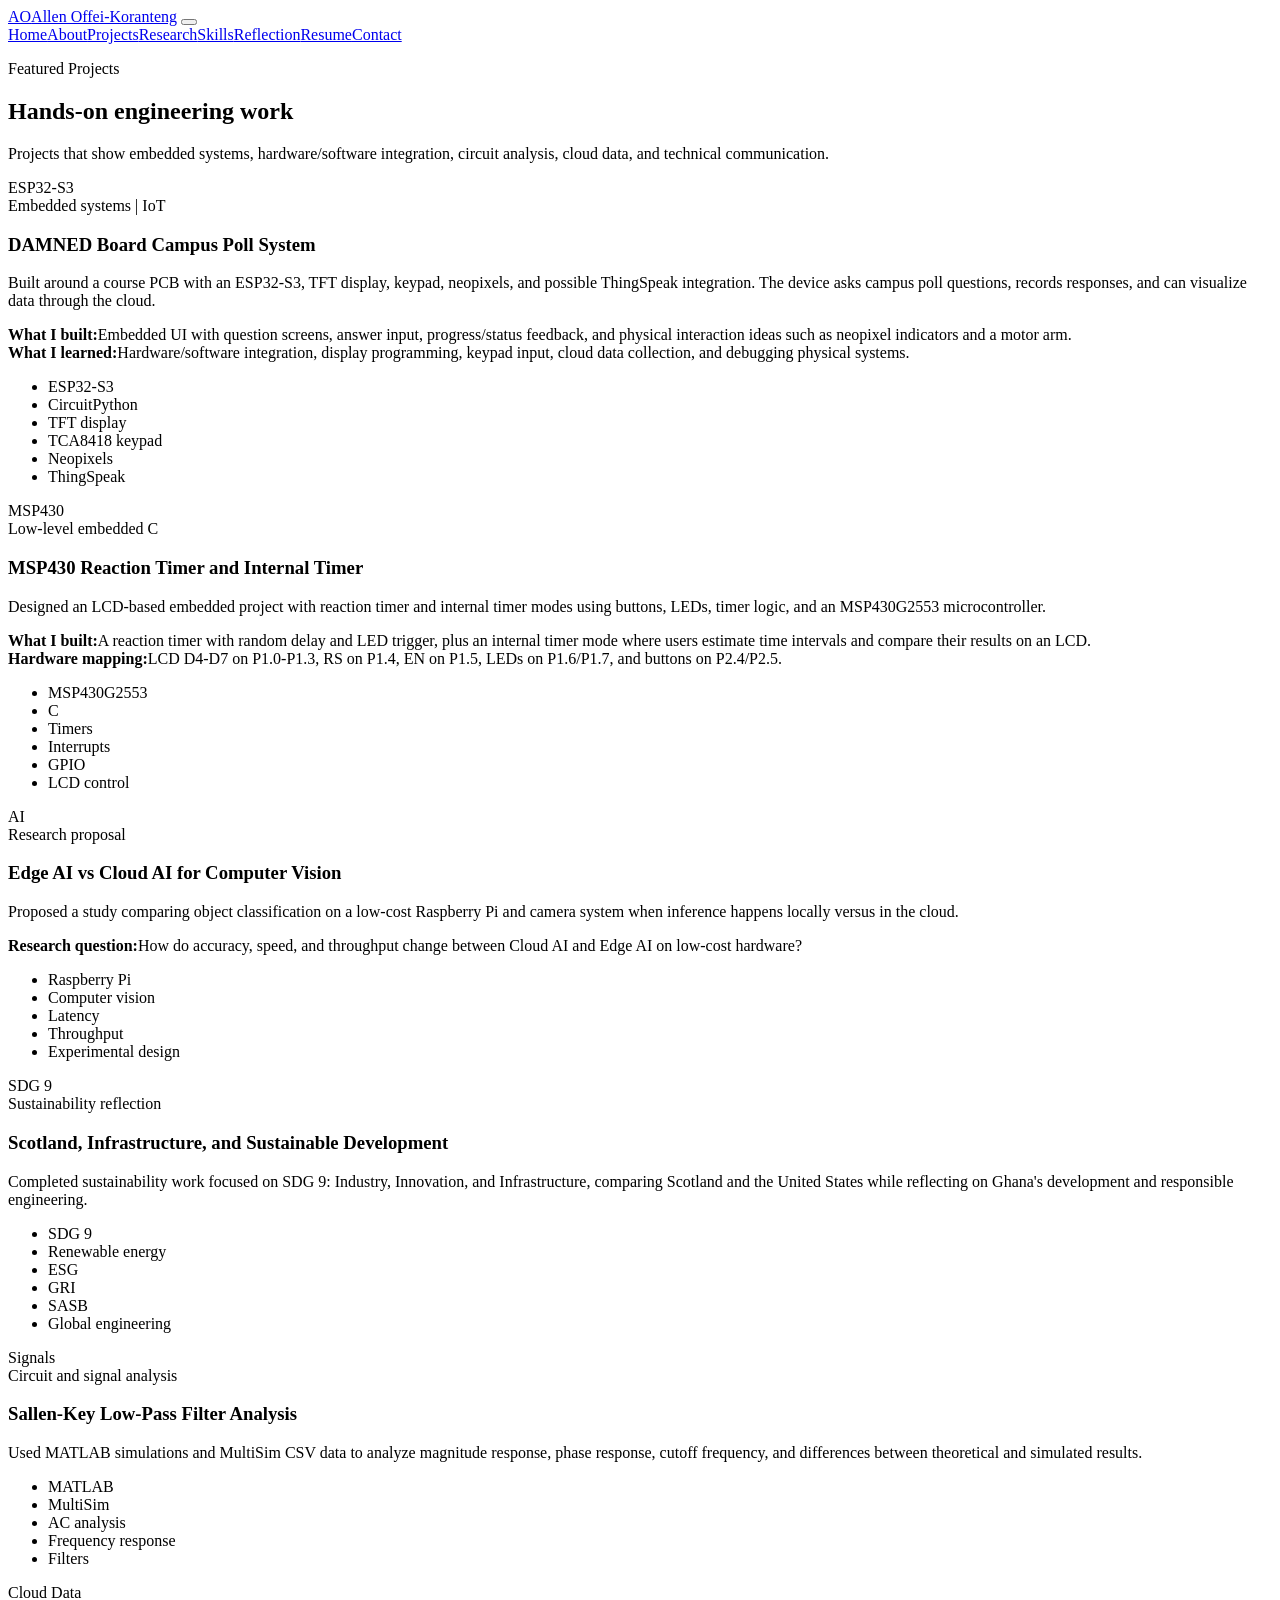
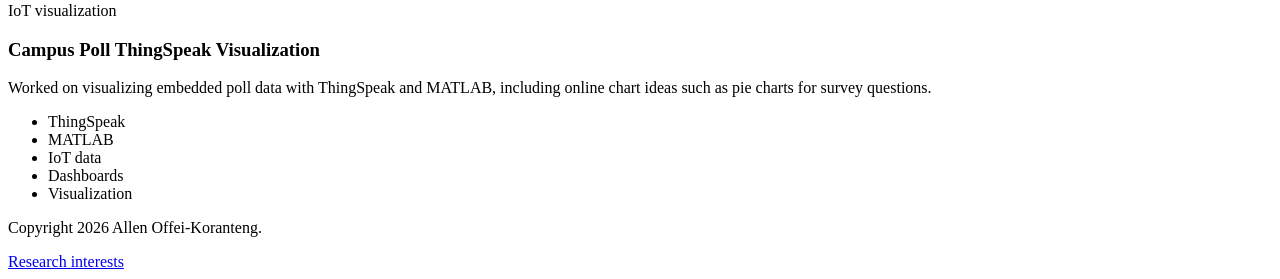
==== projects.html @ 919e49bd "Add projects.html" ====
<!DOCTYPE html>
<html lang="en">
  <head>
    <meta charset="UTF-8" />
    <meta name="viewport" content="width=device-width, initial-scale=1.0" />
    <title>Projects | Allen Offei-Koranteng</title>
    <link rel="stylesheet" href="styles.css" />
  </head>
  <body>
    <header class="site-header">
      <a class="brand" href="index.html"><span class="brand-mark">AO</span><span>Allen Offei-Koranteng</span></a>
      <button class="nav-toggle" type="button" aria-label="Open navigation menu" aria-expanded="false" aria-controls="site-nav"><span></span><span></span><span></span></button>
      <nav class="site-nav" id="site-nav">
        <a href="index.html">Home</a><a href="about.html">About</a><a class="active" href="projects.html">Projects</a><a href="research.html">Research</a><a href="skills.html">Skills</a><a href="reflection.html">Reflection</a><a href="resume.html">Resume</a><a class="nav-cta" href="contact.html">Contact</a>
      </nav>
    </header>
    <main>
      <section class="page-hero">
        <p class="eyebrow">Featured Projects</p>
        <h1>Hands-on engineering work</h1>
        <p>Projects that show embedded systems, hardware/software integration, circuit analysis, cloud data, and technical communication.</p>
      </section>
      <section class="section muted">
        <div class="project-grid">
          <article class="project-card featured"><div class="project-image project-one"><span>ESP32-S3</span></div><div class="project-body"><span class="project-type">Embedded systems | IoT</span><h3>DAMNED Board Campus Poll System</h3><p>Built around a course PCB with an ESP32-S3, TFT display, keypad, neopixels, and possible ThingSpeak integration. The device asks campus poll questions, records responses, and can visualize data through the cloud.</p><div class="project-detail"><strong>What I built:</strong><span>Embedded UI with question screens, answer input, progress/status feedback, and physical interaction ideas such as neopixel indicators and a motor arm.</span></div><div class="project-detail"><strong>What I learned:</strong><span>Hardware/software integration, display programming, keypad input, cloud data collection, and debugging physical systems.</span></div><ul class="tag-list"><li>ESP32-S3</li><li>CircuitPython</li><li>TFT display</li><li>TCA8418 keypad</li><li>Neopixels</li><li>ThingSpeak</li></ul></div></article>
          <article class="project-card featured"><div class="project-image project-two"><span>MSP430</span></div><div class="project-body"><span class="project-type">Low-level embedded C</span><h3>MSP430 Reaction Timer and Internal Timer</h3><p>Designed an LCD-based embedded project with reaction timer and internal timer modes using buttons, LEDs, timer logic, and an MSP430G2553 microcontroller.</p><div class="project-detail"><strong>What I built:</strong><span>A reaction timer with random delay and LED trigger, plus an internal timer mode where users estimate time intervals and compare their results on an LCD.</span></div><div class="project-detail"><strong>Hardware mapping:</strong><span>LCD D4-D7 on P1.0-P1.3, RS on P1.4, EN on P1.5, LEDs on P1.6/P1.7, and buttons on P2.4/P2.5.</span></div><ul class="tag-list"><li>MSP430G2553</li><li>C</li><li>Timers</li><li>Interrupts</li><li>GPIO</li><li>LCD control</li></ul></div></article>
          <article class="project-card"><div class="project-image project-three"><span>AI</span></div><div class="project-body"><span class="project-type">Research proposal</span><h3>Edge AI vs Cloud AI for Computer Vision</h3><p>Proposed a study comparing object classification on a low-cost Raspberry Pi and camera system when inference happens locally versus in the cloud.</p><div class="project-detail"><strong>Research question:</strong><span>How do accuracy, speed, and throughput change between Cloud AI and Edge AI on low-cost hardware?</span></div><ul class="tag-list"><li>Raspberry Pi</li><li>Computer vision</li><li>Latency</li><li>Throughput</li><li>Experimental design</li></ul></div></article>
          <article class="project-card"><div class="project-image project-four"><span>SDG 9</span></div><div class="project-body"><span class="project-type">Sustainability reflection</span><h3>Scotland, Infrastructure, and Sustainable Development</h3><p>Completed sustainability work focused on SDG 9: Industry, Innovation, and Infrastructure, comparing Scotland and the United States while reflecting on Ghana's development and responsible engineering.</p><ul class="tag-list"><li>SDG 9</li><li>Renewable energy</li><li>ESG</li><li>GRI</li><li>SASB</li><li>Global engineering</li></ul></div></article>
          <article class="project-card"><div class="project-image project-five"><span>Signals</span></div><div class="project-body"><span class="project-type">Circuit and signal analysis</span><h3>Sallen-Key Low-Pass Filter Analysis</h3><p>Used MATLAB simulations and MultiSim CSV data to analyze magnitude response, phase response, cutoff frequency, and differences between theoretical and simulated results.</p><ul class="tag-list"><li>MATLAB</li><li>MultiSim</li><li>AC analysis</li><li>Frequency response</li><li>Filters</li></ul></div></article>
          <article class="project-card"><div class="project-image project-six"><span>Cloud Data</span></div><div class="project-body"><span class="project-type">IoT visualization</span><h3>Campus Poll ThingSpeak Visualization</h3><p>Worked on visualizing embedded poll data with ThingSpeak and MATLAB, including online chart ideas such as pie charts for survey questions.</p><ul class="tag-list"><li>ThingSpeak</li><li>MATLAB</li><li>IoT data</li><li>Dashboards</li><li>Visualization</li></ul></div></article>
        </div>
      </section>
    </main>
    <footer class="site-footer"><p>Copyright 2026 Allen Offei-Koranteng.</p><a href="research.html">Research interests</a></footer>
    <script src="script.js"></script>
  </body>
</html>
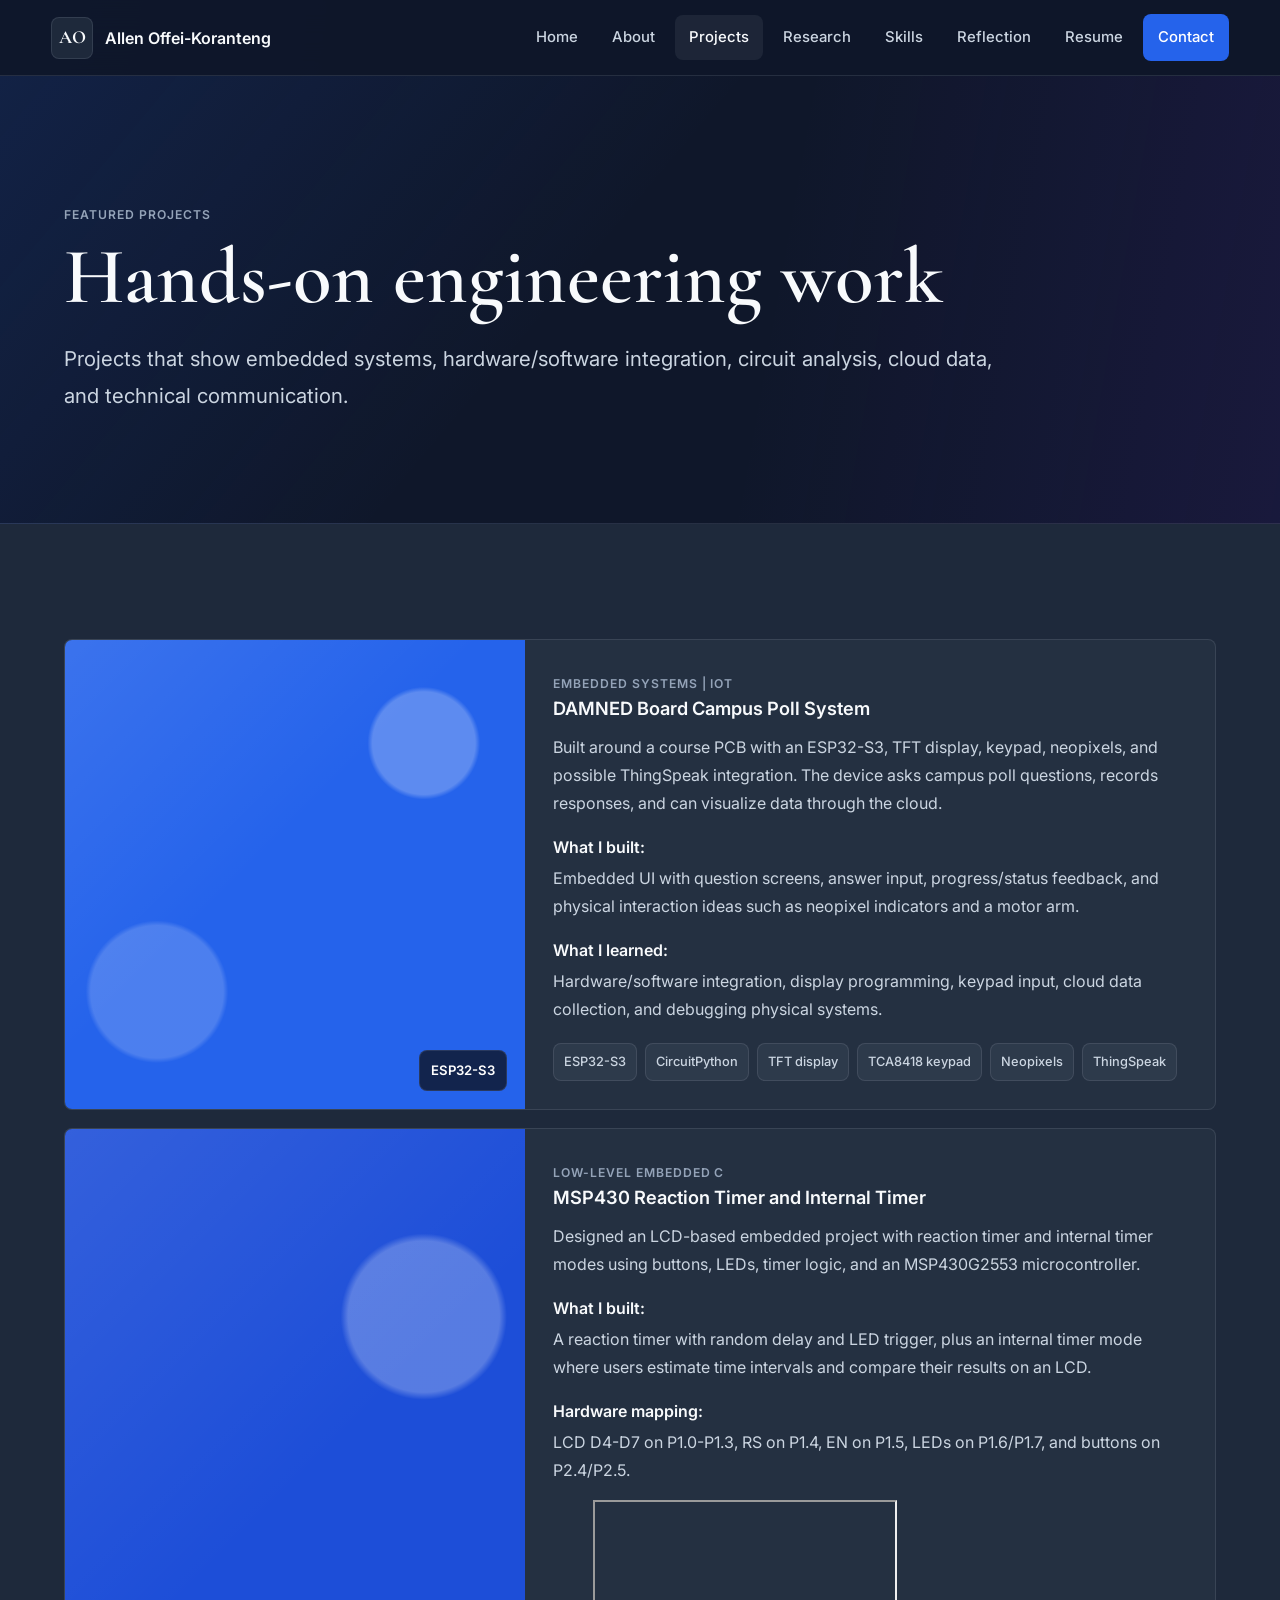
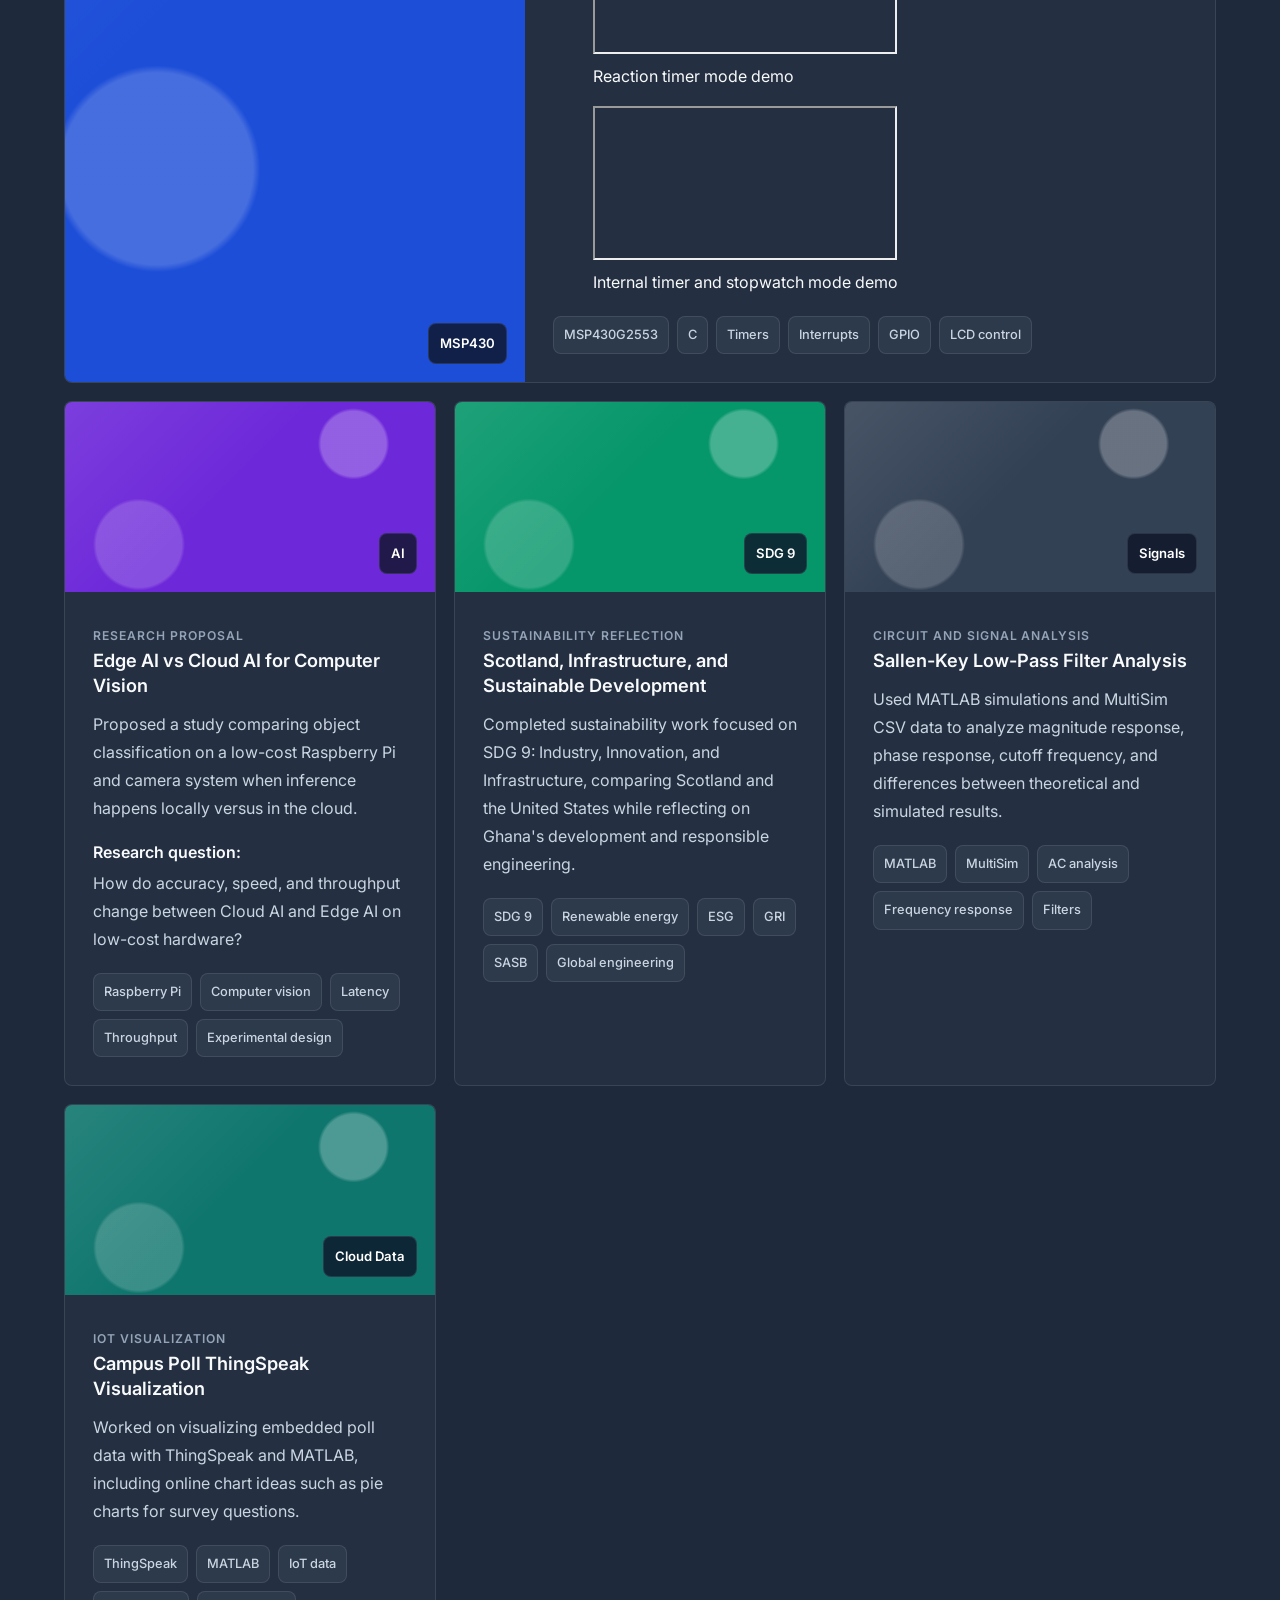
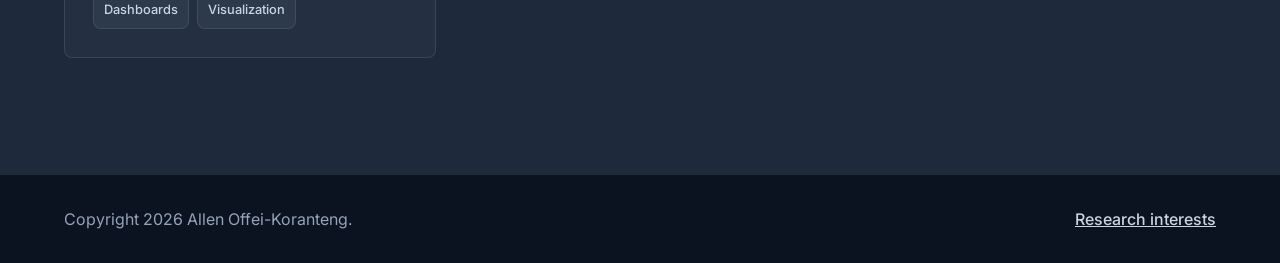
==== commit 911f2c49: "Embed MSP430 demonstration videos" ====
--- a/projects.html
+++ b/projects.html
@@ -23,7 +23,7 @@
       <section class="section muted">
         <div class="project-grid">
           <article class="project-card featured"><div class="project-image project-one"><span>ESP32-S3</span></div><div class="project-body"><span class="project-type">Embedded systems | IoT</span><h3>DAMNED Board Campus Poll System</h3><p>Built around a course PCB with an ESP32-S3, TFT display, keypad, neopixels, and possible ThingSpeak integration. The device asks campus poll questions, records responses, and can visualize data through the cloud.</p><div class="project-detail"><strong>What I built:</strong><span>Embedded UI with question screens, answer input, progress/status feedback, and physical interaction ideas such as neopixel indicators and a motor arm.</span></div><div class="project-detail"><strong>What I learned:</strong><span>Hardware/software integration, display programming, keypad input, cloud data collection, and debugging physical systems.</span></div><ul class="tag-list"><li>ESP32-S3</li><li>CircuitPython</li><li>TFT display</li><li>TCA8418 keypad</li><li>Neopixels</li><li>ThingSpeak</li></ul></div></article>
-          <article class="project-card featured"><div class="project-image project-two"><span>MSP430</span></div><div class="project-body"><span class="project-type">Low-level embedded C</span><h3>MSP430 Reaction Timer and Internal Timer</h3><p>Designed an LCD-based embedded project with reaction timer and internal timer modes using buttons, LEDs, timer logic, and an MSP430G2553 microcontroller.</p><div class="project-detail"><strong>What I built:</strong><span>A reaction timer with random delay and LED trigger, plus an internal timer mode where users estimate time intervals and compare their results on an LCD.</span></div><div class="project-detail"><strong>Hardware mapping:</strong><span>LCD D4-D7 on P1.0-P1.3, RS on P1.4, EN on P1.5, LEDs on P1.6/P1.7, and buttons on P2.4/P2.5.</span></div><ul class="tag-list"><li>MSP430G2553</li><li>C</li><li>Timers</li><li>Interrupts</li><li>GPIO</li><li>LCD control</li></ul></div></article>
+          <article class="project-card featured"><div class="project-image project-two"><span>MSP430</span></div><div class="project-body"><span class="project-type">Low-level embedded C</span><h3>MSP430 Reaction Timer and Internal Timer</h3><p>Designed an LCD-based embedded project with reaction timer and internal timer modes using buttons, LEDs, timer logic, and an MSP430G2553 microcontroller.</p><div class="project-detail"><strong>What I built:</strong><span>A reaction timer with random delay and LED trigger, plus an internal timer mode where users estimate time intervals and compare their results on an LCD.</span></div><div class="project-detail"><strong>Hardware mapping:</strong><span>LCD D4-D7 on P1.0-P1.3, RS on P1.4, EN on P1.5, LEDs on P1.6/P1.7, and buttons on P2.4/P2.5.</span></div><div class="project-media-grid" aria-label="MSP430 project demonstration videos"><figure class="project-video"><iframe src="https://www.youtube.com/embed/cIOZR80ChQo" title="Reaction timer mode demo" allow="accelerometer; autoplay; clipboard-write; encrypted-media; gyroscope; picture-in-picture; web-share" allowfullscreen></iframe><figcaption>Reaction timer mode demo</figcaption></figure><figure class="project-video"><iframe src="https://www.youtube.com/embed/9Whl4CGLABk" title="Internal timer and stopwatch mode demo" allow="accelerometer; autoplay; clipboard-write; encrypted-media; gyroscope; picture-in-picture; web-share" allowfullscreen></iframe><figcaption>Internal timer and stopwatch mode demo</figcaption></figure></div><ul class="tag-list"><li>MSP430G2553</li><li>C</li><li>Timers</li><li>Interrupts</li><li>GPIO</li><li>LCD control</li></ul></div></article>
           <article class="project-card"><div class="project-image project-three"><span>AI</span></div><div class="project-body"><span class="project-type">Research proposal</span><h3>Edge AI vs Cloud AI for Computer Vision</h3><p>Proposed a study comparing object classification on a low-cost Raspberry Pi and camera system when inference happens locally versus in the cloud.</p><div class="project-detail"><strong>Research question:</strong><span>How do accuracy, speed, and throughput change between Cloud AI and Edge AI on low-cost hardware?</span></div><ul class="tag-list"><li>Raspberry Pi</li><li>Computer vision</li><li>Latency</li><li>Throughput</li><li>Experimental design</li></ul></div></article>
           <article class="project-card"><div class="project-image project-four"><span>SDG 9</span></div><div class="project-body"><span class="project-type">Sustainability reflection</span><h3>Scotland, Infrastructure, and Sustainable Development</h3><p>Completed sustainability work focused on SDG 9: Industry, Innovation, and Infrastructure, comparing Scotland and the United States while reflecting on Ghana's development and responsible engineering.</p><ul class="tag-list"><li>SDG 9</li><li>Renewable energy</li><li>ESG</li><li>GRI</li><li>SASB</li><li>Global engineering</li></ul></div></article>
           <article class="project-card"><div class="project-image project-five"><span>Signals</span></div><div class="project-body"><span class="project-type">Circuit and signal analysis</span><h3>Sallen-Key Low-Pass Filter Analysis</h3><p>Used MATLAB simulations and MultiSim CSV data to analyze magnitude response, phase response, cutoff frequency, and differences between theoretical and simulated results.</p><ul class="tag-list"><li>MATLAB</li><li>MultiSim</li><li>AC analysis</li><li>Frequency response</li><li>Filters</li></ul></div></article>
--- a/styles.css
+++ b/styles.css
@@ -0,0 +1,811 @@
+@import url("https://fonts.googleapis.com/css2?family=Cormorant+Garamond:wght@500;600;700&family=Inter:wght@400;500;600;700&display=swap");
+
+:root {
+  --ink: #f8fafc;
+  --muted-ink: #cbd5e1;
+  --quiet-ink: #94a3b8;
+  --paper: #0f172a;
+  --surface: #243041;
+  --surface-strong: #1e293b;
+  --mist: rgba(203, 213, 225, 0.08);
+  --line: rgba(203, 213, 225, 0.12);
+  --accent: #2563eb;
+  --accent-dark: #1d4ed8;
+  --green: #059669;
+  --purple: #6d28d9;
+  --blue: #2563eb;
+  --gold: #059669;
+  --coral: #6d28d9;
+  --shadow: 0 22px 50px rgba(2, 6, 23, 0.28);
+}
+
+* {
+  box-sizing: border-box;
+}
+
+html {
+  scroll-behavior: smooth;
+}
+
+body {
+  margin: 0;
+  color: var(--ink);
+  background:
+    radial-gradient(circle at top left, rgba(37, 99, 235, 0.12), transparent 30rem),
+    linear-gradient(180deg, #0f172a 0%, #111827 48%, #0f172a 100%);
+  font-family: "Inter", system-ui, -apple-system, BlinkMacSystemFont, "Segoe UI", sans-serif;
+  font-size: 16px;
+  line-height: 1.75;
+}
+
+img {
+  display: block;
+  max-width: 100%;
+}
+
+a {
+  color: inherit;
+}
+
+.site-header {
+  position: sticky;
+  top: 0;
+  z-index: 10;
+  display: flex;
+  align-items: center;
+  justify-content: space-between;
+  gap: 22px;
+  min-height: 76px;
+  padding: 14px clamp(18px, 4vw, 64px);
+  border-bottom: 1px solid var(--line);
+  background: rgba(15, 23, 42, 0.9);
+  backdrop-filter: blur(18px);
+}
+
+.brand {
+  display: inline-flex;
+  align-items: center;
+  gap: 12px;
+  color: var(--ink);
+  font-weight: 600;
+  letter-spacing: 0;
+  text-decoration: none;
+  white-space: nowrap;
+}
+
+.brand-mark {
+  display: grid;
+  width: 42px;
+  height: 42px;
+  place-items: center;
+  border: 1px solid var(--line);
+  border-radius: 8px;
+  background: var(--surface-strong);
+  color: var(--ink);
+  font-family: "Cormorant Garamond", Georgia, serif;
+  font-size: 1.15rem;
+  font-weight: 700;
+}
+
+.site-nav {
+  display: flex;
+  align-items: center;
+  justify-content: flex-end;
+  gap: 6px;
+  flex-wrap: wrap;
+}
+
+.site-nav a,
+.button {
+  min-height: 42px;
+  padding: 9px 14px;
+  border-radius: 8px;
+  color: var(--muted-ink);
+  font-weight: 500;
+  font-size: 0.93rem;
+  text-decoration: none;
+  transition: background 180ms ease, border-color 180ms ease, color 180ms ease, transform 180ms ease;
+}
+
+.site-nav a:hover,
+.site-nav a.active {
+  background: var(--mist);
+  color: var(--ink);
+}
+
+.site-nav .nav-cta,
+.button.primary {
+  border: 1px solid rgba(37, 99, 235, 0.7);
+  background: var(--accent);
+  color: white;
+}
+
+.site-nav .nav-cta:hover,
+.button.primary:hover {
+  background: var(--accent-dark);
+}
+
+.button.secondary {
+  border: 1px solid var(--line);
+  background: rgba(203, 213, 225, 0.06);
+  color: var(--ink);
+}
+
+.button.ghost {
+  color: var(--muted-ink);
+}
+
+.button:hover {
+  transform: translateY(-1px);
+}
+
+.nav-toggle {
+  display: none;
+  width: 44px;
+  height: 44px;
+  flex: 0 0 auto;
+  border: 1px solid var(--line);
+  border-radius: 8px;
+  background: var(--surface-strong);
+}
+
+.nav-toggle span {
+  display: block;
+  width: 18px;
+  height: 2px;
+  margin: 4px auto;
+  background: var(--ink);
+}
+
+.section-band,
+.section,
+.contact-section {
+  padding: clamp(74px, 9vw, 124px) clamp(20px, 5vw, 72px);
+}
+
+.hero {
+  display: grid;
+  grid-template-columns: minmax(0, 1.08fr) minmax(320px, 0.92fr);
+  align-items: center;
+  gap: clamp(42px, 6vw, 90px);
+  min-height: calc(100vh - 76px);
+}
+
+.eyebrow,
+.project-type {
+  margin: 0 0 14px;
+  color: var(--quiet-ink);
+  font-size: 0.76rem;
+  font-weight: 600;
+  letter-spacing: 0.08em;
+  text-transform: uppercase;
+}
+
+h1,
+h2,
+h3,
+p {
+  margin-top: 0;
+}
+
+h1,
+h2 {
+  font-family: "Cormorant Garamond", Georgia, serif;
+  font-weight: 600;
+  letter-spacing: 0;
+}
+
+h1 {
+  max-width: 940px;
+  margin-bottom: 24px;
+  font-size: clamp(3.4rem, 6.2vw, 6.8rem);
+  line-height: 0.98;
+}
+
+h2 {
+  max-width: 840px;
+  margin-bottom: 22px;
+  font-size: clamp(2.35rem, 4.2vw, 4.45rem);
+  line-height: 1.05;
+}
+
+h3 {
+  margin-bottom: 12px;
+  color: var(--ink);
+  font-size: 1.14rem;
+  font-weight: 600;
+  line-height: 1.35;
+}
+
+.hero-lede {
+  max-width: 780px;
+  color: var(--muted-ink);
+  font-size: clamp(1.06rem, 1.6vw, 1.25rem);
+  line-height: 1.8;
+}
+
+.hero-actions {
+  display: flex;
+  flex-wrap: wrap;
+  gap: 12px;
+  margin-top: 34px;
+}
+
+.button {
+  display: inline-flex;
+  align-items: center;
+  justify-content: center;
+}
+
+.engineering-panel {
+  margin: 0;
+}
+
+.engineering-panel img,
+.circuit-visual {
+  width: 100%;
+  border: 1px solid var(--line);
+  border-radius: 8px;
+  background: var(--surface);
+  box-shadow: var(--shadow);
+}
+
+.home-photo-card {
+  margin: 0;
+}
+
+.home-photo-card img {
+  width: 100%;
+  aspect-ratio: 4 / 5;
+  object-fit: cover;
+  object-position: 50% 22%;
+}
+
+.home-photo-card figcaption {
+  margin-top: 12px;
+  color: var(--quiet-ink);
+  font-size: 0.92rem;
+  font-weight: 500;
+}
+
+.circuit-visual {
+  position: relative;
+  min-height: 430px;
+  overflow: hidden;
+  background:
+    linear-gradient(90deg, rgba(203, 213, 225, 0.05) 1px, transparent 1px),
+    linear-gradient(0deg, rgba(203, 213, 225, 0.05) 1px, transparent 1px),
+    radial-gradient(circle at 22% 24%, rgba(37, 99, 235, 0.16), transparent 24rem),
+    #1e293b;
+  background-size: 34px 34px, 34px 34px, auto, auto;
+}
+
+.chip {
+  position: absolute;
+  top: 50%;
+  left: 50%;
+  display: grid;
+  width: 146px;
+  height: 146px;
+  place-items: center;
+  border: 1px solid var(--line);
+  border-radius: 8px;
+  background: #0f172a;
+  color: white;
+  font-family: "Cormorant Garamond", Georgia, serif;
+  font-size: 2.5rem;
+  font-weight: 700;
+  transform: translate(-50%, -50%);
+}
+
+.trace,
+.node {
+  position: absolute;
+  display: block;
+  background: var(--accent);
+}
+
+.trace {
+  height: 4px;
+  border-radius: 999px;
+}
+
+.trace-a {
+  top: 36%;
+  left: 10%;
+  width: 38%;
+}
+
+.trace-b {
+  top: 60%;
+  right: 10%;
+  width: 42%;
+  background: var(--green);
+}
+
+.trace-c {
+  top: 25%;
+  right: 14%;
+  width: 28%;
+  background: var(--purple);
+  transform: rotate(90deg);
+  transform-origin: right center;
+}
+
+.node {
+  width: 18px;
+  height: 18px;
+  border: 3px solid var(--surface-strong);
+  border-radius: 50%;
+}
+
+.node-a {
+  top: 33%;
+  left: 9%;
+}
+
+.node-b {
+  right: 8%;
+  bottom: 37%;
+  background: var(--green);
+}
+
+.node-c {
+  top: 16%;
+  right: 13%;
+  background: var(--purple);
+}
+
+.signal-list {
+  display: grid;
+  grid-template-columns: repeat(2, minmax(0, 1fr));
+  gap: 10px;
+  margin-top: 16px;
+}
+
+.signal-list span {
+  min-height: 48px;
+  padding: 12px 14px;
+  border: 1px solid var(--line);
+  border-radius: 8px;
+  background: rgba(36, 48, 65, 0.86);
+  color: var(--muted-ink);
+  font-size: 0.9rem;
+  font-weight: 500;
+}
+
+.section {
+  max-width: 1240px;
+  margin: 0 auto;
+}
+
+.page-hero {
+  padding: clamp(82px, 10vw, 138px) clamp(20px, 5vw, 72px) clamp(52px, 7vw, 88px);
+  border-bottom: 1px solid var(--line);
+  background:
+    linear-gradient(130deg, rgba(37, 99, 235, 0.14), transparent 36rem),
+    linear-gradient(280deg, rgba(109, 40, 217, 0.1), transparent 34rem),
+    var(--paper);
+}
+
+.page-hero h1,
+.page-hero p {
+  max-width: 960px;
+}
+
+.page-hero > p:not(.eyebrow) {
+  color: var(--muted-ink);
+  font-size: clamp(1.06rem, 1.7vw, 1.28rem);
+  line-height: 1.8;
+}
+
+.portal-grid {
+  display: grid;
+  grid-template-columns: repeat(3, minmax(0, 1fr));
+  gap: 18px;
+}
+
+.portal-card {
+  min-height: 228px;
+  padding: 28px;
+  border: 1px solid var(--line);
+  border-radius: 8px;
+  background: var(--surface);
+  color: inherit;
+  text-decoration: none;
+  transition: transform 180ms ease, box-shadow 180ms ease, border-color 180ms ease;
+}
+
+.portal-card:hover {
+  border-color: rgba(37, 99, 235, 0.35);
+  box-shadow: var(--shadow);
+  transform: translateY(-3px);
+}
+
+.portal-card span {
+  display: inline-flex;
+  margin-bottom: 22px;
+  color: var(--accent);
+  font-weight: 600;
+}
+
+.portal-card p {
+  color: var(--muted-ink);
+}
+
+.muted {
+  max-width: none;
+  background: var(--surface-strong);
+}
+
+.muted > .section-heading,
+.muted > .project-grid,
+.muted > .skills-layout,
+.muted > .resume-grid {
+  max-width: 1240px;
+  margin-right: auto;
+  margin-left: auto;
+}
+
+.section-heading {
+  margin-bottom: 38px;
+}
+
+.about-layout {
+  display: grid;
+  grid-template-columns: minmax(0, 1fr) minmax(300px, 430px);
+  gap: 34px;
+}
+
+.about-copy p,
+.reflection-layout p {
+  color: var(--muted-ink);
+  font-size: 1.08rem;
+}
+
+.principles,
+.research-card,
+.skill-group,
+.resume-grid article,
+.contact-links {
+  border: 1px solid var(--line);
+  border-radius: 8px;
+  background: var(--surface);
+}
+
+.principles {
+  padding: 28px;
+}
+
+.principles ul,
+.skill-group ul {
+  display: grid;
+  gap: 10px;
+  margin: 0;
+  padding-left: 20px;
+}
+
+.principles li,
+.skill-group li,
+.research-card p,
+.resume-grid p,
+.project-body p,
+.project-detail span {
+  color: var(--muted-ink);
+}
+
+.project-grid {
+  display: grid;
+  grid-template-columns: repeat(3, minmax(0, 1fr));
+  gap: 18px;
+}
+
+.project-card {
+  overflow: hidden;
+  border: 1px solid var(--line);
+  border-radius: 8px;
+  background: var(--surface);
+  transition: transform 180ms ease, box-shadow 180ms ease, border-color 180ms ease;
+}
+
+.project-card:hover {
+  border-color: rgba(203, 213, 225, 0.22);
+  box-shadow: var(--shadow);
+  transform: translateY(-3px);
+}
+
+.project-card.featured {
+  grid-column: span 3;
+  display: grid;
+  grid-template-columns: minmax(260px, 0.8fr) minmax(0, 1.2fr);
+}
+
+.project-image {
+  position: relative;
+  min-height: 190px;
+  background-color: var(--accent);
+  background-image:
+    linear-gradient(135deg, rgba(255, 255, 255, 0.1), transparent 45%),
+    radial-gradient(circle at 78% 22%, rgba(255, 255, 255, 0.26) 0 10%, transparent 11%),
+    radial-gradient(circle at 20% 75%, rgba(255, 255, 255, 0.18) 0 13%, transparent 14%);
+}
+
+.project-card.featured .project-image {
+  min-height: 100%;
+}
+
+.project-image span {
+  position: absolute;
+  right: 18px;
+  bottom: 18px;
+  padding: 8px 11px;
+  border: 1px solid var(--line);
+  border-radius: 8px;
+  background: rgba(15, 23, 42, 0.82);
+  color: white;
+  font-size: 0.82rem;
+  font-weight: 600;
+}
+
+.project-one {
+  background-color: var(--accent);
+}
+
+.project-two {
+  background-color: #1d4ed8;
+}
+
+.project-three {
+  background-color: var(--purple);
+}
+
+.project-four {
+  background-color: var(--green);
+}
+
+.project-five {
+  background-color: #334155;
+}
+
+.project-six {
+  background-color: #0f766e;
+}
+
+.project-body {
+  padding: 28px;
+}
+
+.project-detail {
+  display: grid;
+  gap: 3px;
+  margin: 16px 0;
+}
+
+.project-detail strong {
+  color: var(--ink);
+  font-weight: 600;
+}
+
+.tag-list {
+  display: flex;
+  flex-wrap: wrap;
+  gap: 8px;
+  margin: 20px 0 0;
+  padding: 0;
+  list-style: none;
+}
+
+.tag-list li {
+  padding: 7px 10px;
+  border: 1px solid var(--line);
+  border-radius: 8px;
+  background: rgba(203, 213, 225, 0.06);
+  color: var(--muted-ink);
+  font-size: 0.8rem;
+  font-weight: 500;
+}
+
+.research-layout,
+.skills-layout,
+.resume-grid {
+  display: grid;
+  grid-template-columns: repeat(3, minmax(0, 1fr));
+  gap: 18px;
+}
+
+.research-card,
+.skill-group,
+.resume-grid article {
+  padding: 28px;
+}
+
+.reflection-layout {
+  display: grid;
+  grid-template-columns: repeat(2, minmax(0, 1fr));
+  gap: 30px;
+}
+
+.contact-section {
+  display: grid;
+  grid-template-columns: minmax(0, 1fr) minmax(280px, 420px);
+  gap: 34px;
+  align-items: center;
+  background: #0b1220;
+  color: white;
+}
+
+.contact-page {
+  min-height: calc(100vh - 76px);
+}
+
+.contact-section .eyebrow,
+.contact-section p {
+  color: var(--muted-ink);
+}
+
+.contact-links {
+  display: grid;
+  gap: 10px;
+  padding: 24px;
+  background: var(--surface);
+}
+
+.contact-links a {
+  min-height: 48px;
+  padding: 12px 14px;
+  border: 1px solid var(--line);
+  border-radius: 8px;
+  background: rgba(203, 213, 225, 0.06);
+  color: var(--ink);
+  font-weight: 500;
+  text-decoration: none;
+  overflow-wrap: anywhere;
+  transition: border-color 180ms ease, background 180ms ease;
+}
+
+.contact-links a:hover {
+  border-color: rgba(37, 99, 235, 0.5);
+  background: rgba(37, 99, 235, 0.14);
+}
+
+.site-footer {
+  display: flex;
+  justify-content: space-between;
+  gap: 18px;
+  padding: 30px clamp(20px, 5vw, 72px);
+  border-top: 1px solid var(--line);
+  color: var(--quiet-ink);
+  background: #0b1220;
+}
+
+.site-footer p {
+  margin: 0;
+}
+
+.site-footer a {
+  color: var(--muted-ink);
+  font-weight: 500;
+}
+
+@keyframes calmReveal {
+  from {
+    opacity: 0;
+    transform: translateY(8px);
+  }
+  to {
+    opacity: 1;
+    transform: translateY(0);
+  }
+}
+
+main > section {
+  animation: calmReveal 420ms ease both;
+}
+
+@media (max-width: 1060px) {
+  .hero,
+  .about-layout,
+  .contact-section {
+    grid-template-columns: 1fr;
+  }
+
+  .project-card.featured {
+    grid-column: span 3;
+    grid-template-columns: 1fr;
+  }
+
+  .project-card.featured .project-image {
+    min-height: 220px;
+  }
+
+  .research-layout,
+  .skills-layout,
+  .resume-grid,
+  .portal-grid {
+    grid-template-columns: repeat(2, minmax(0, 1fr));
+  }
+}
+
+@media (max-width: 820px) {
+  .brand span:last-child {
+    white-space: normal;
+  }
+
+  .nav-toggle {
+    display: block;
+  }
+
+  .site-nav {
+    position: absolute;
+    top: 76px;
+    right: 20px;
+    left: 20px;
+    display: none;
+    flex-direction: column;
+    align-items: stretch;
+    padding: 12px;
+    border: 1px solid var(--line);
+    border-radius: 8px;
+    background: var(--surface-strong);
+    box-shadow: var(--shadow);
+  }
+
+  .site-nav.is-open {
+    display: flex;
+  }
+
+  .site-nav a {
+    border-radius: 8px;
+  }
+
+  .hero {
+    min-height: auto;
+  }
+
+  h1 {
+    font-size: clamp(2.85rem, 12vw, 4.35rem);
+  }
+
+  .project-grid,
+  .research-layout,
+  .skills-layout,
+  .resume-grid,
+  .reflection-layout,
+  .signal-list,
+  .portal-grid {
+    grid-template-columns: 1fr;
+  }
+
+  .project-card.featured {
+    grid-column: span 1;
+  }
+
+  .site-footer {
+    flex-direction: column;
+  }
+}
+
+@media (max-width: 520px) {
+  .site-header {
+    padding-right: 16px;
+    padding-left: 16px;
+  }
+
+  .brand {
+    min-width: 0;
+    white-space: normal;
+  }
+
+  .brand-mark {
+    flex: 0 0 auto;
+  }
+
+  .hero-actions {
+    align-items: stretch;
+    flex-direction: column;
+  }
+
+  .button {
+    width: 100%;
+  }
+}
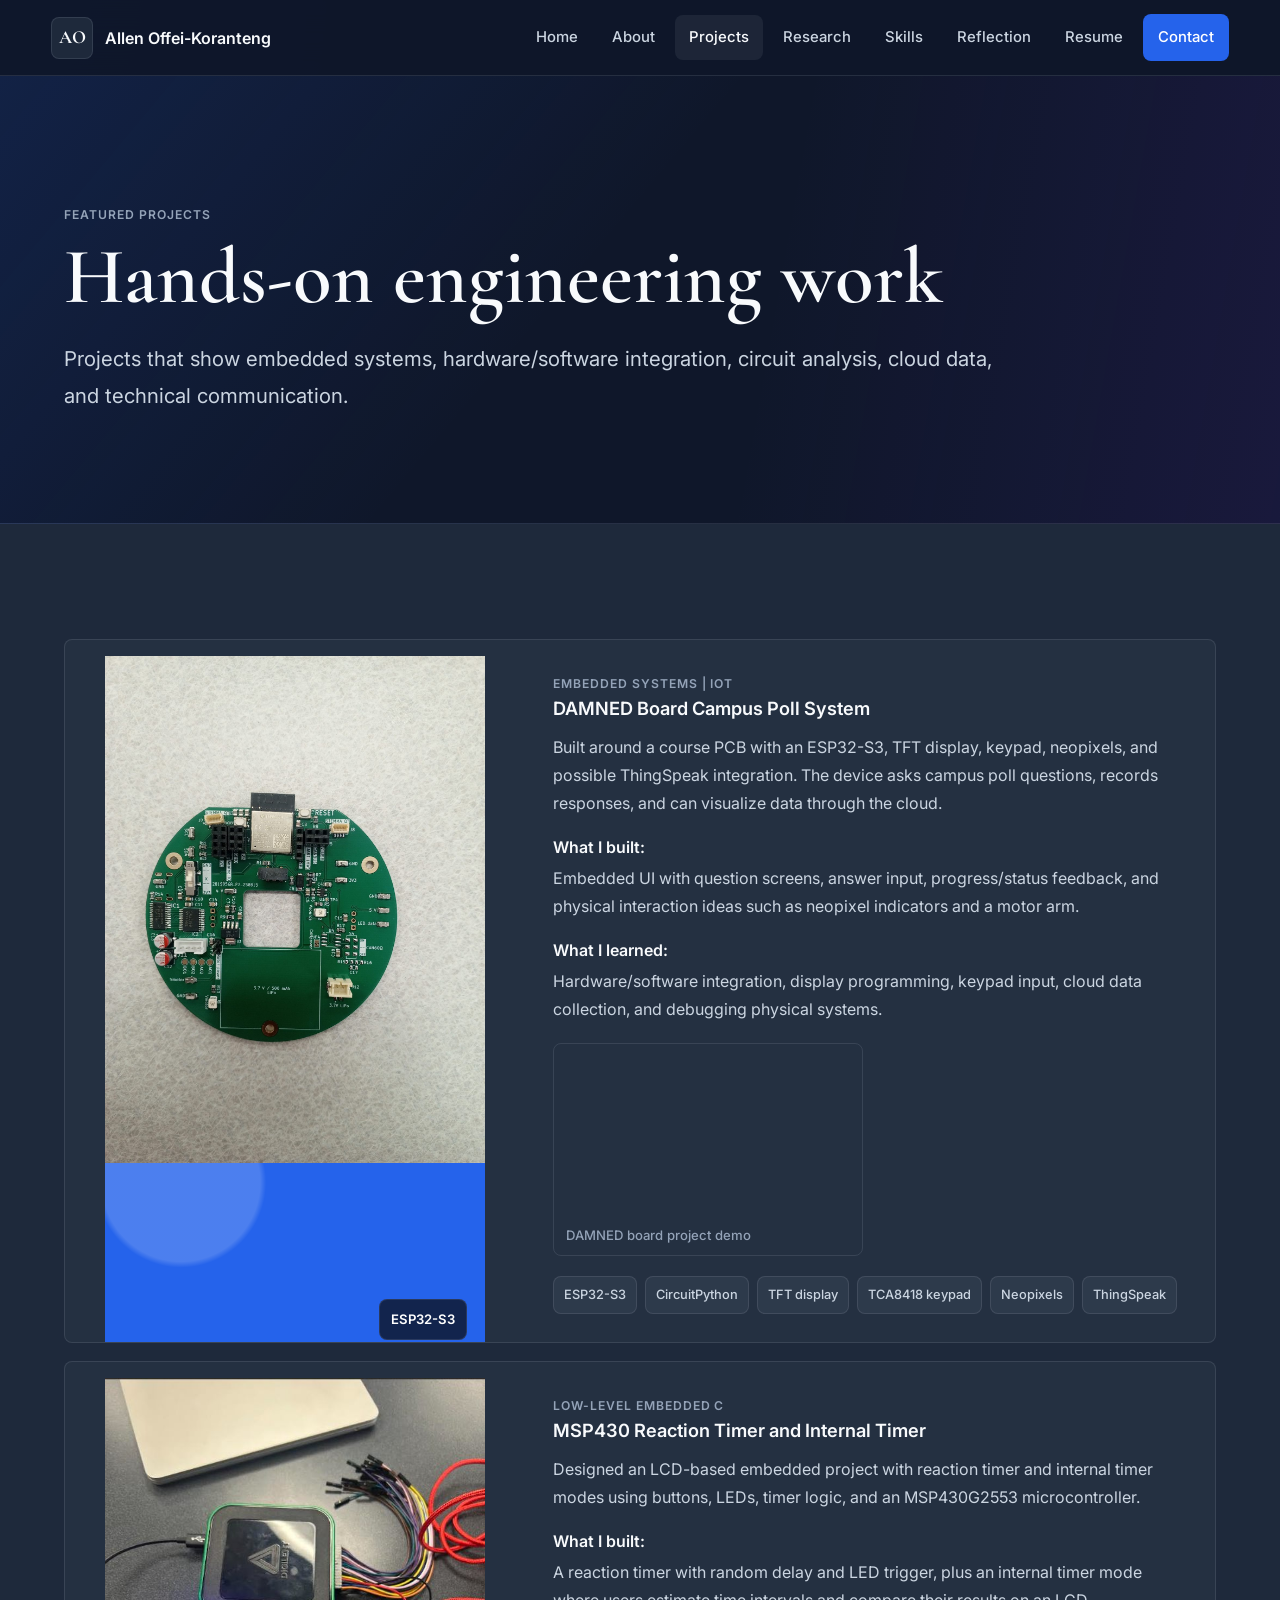
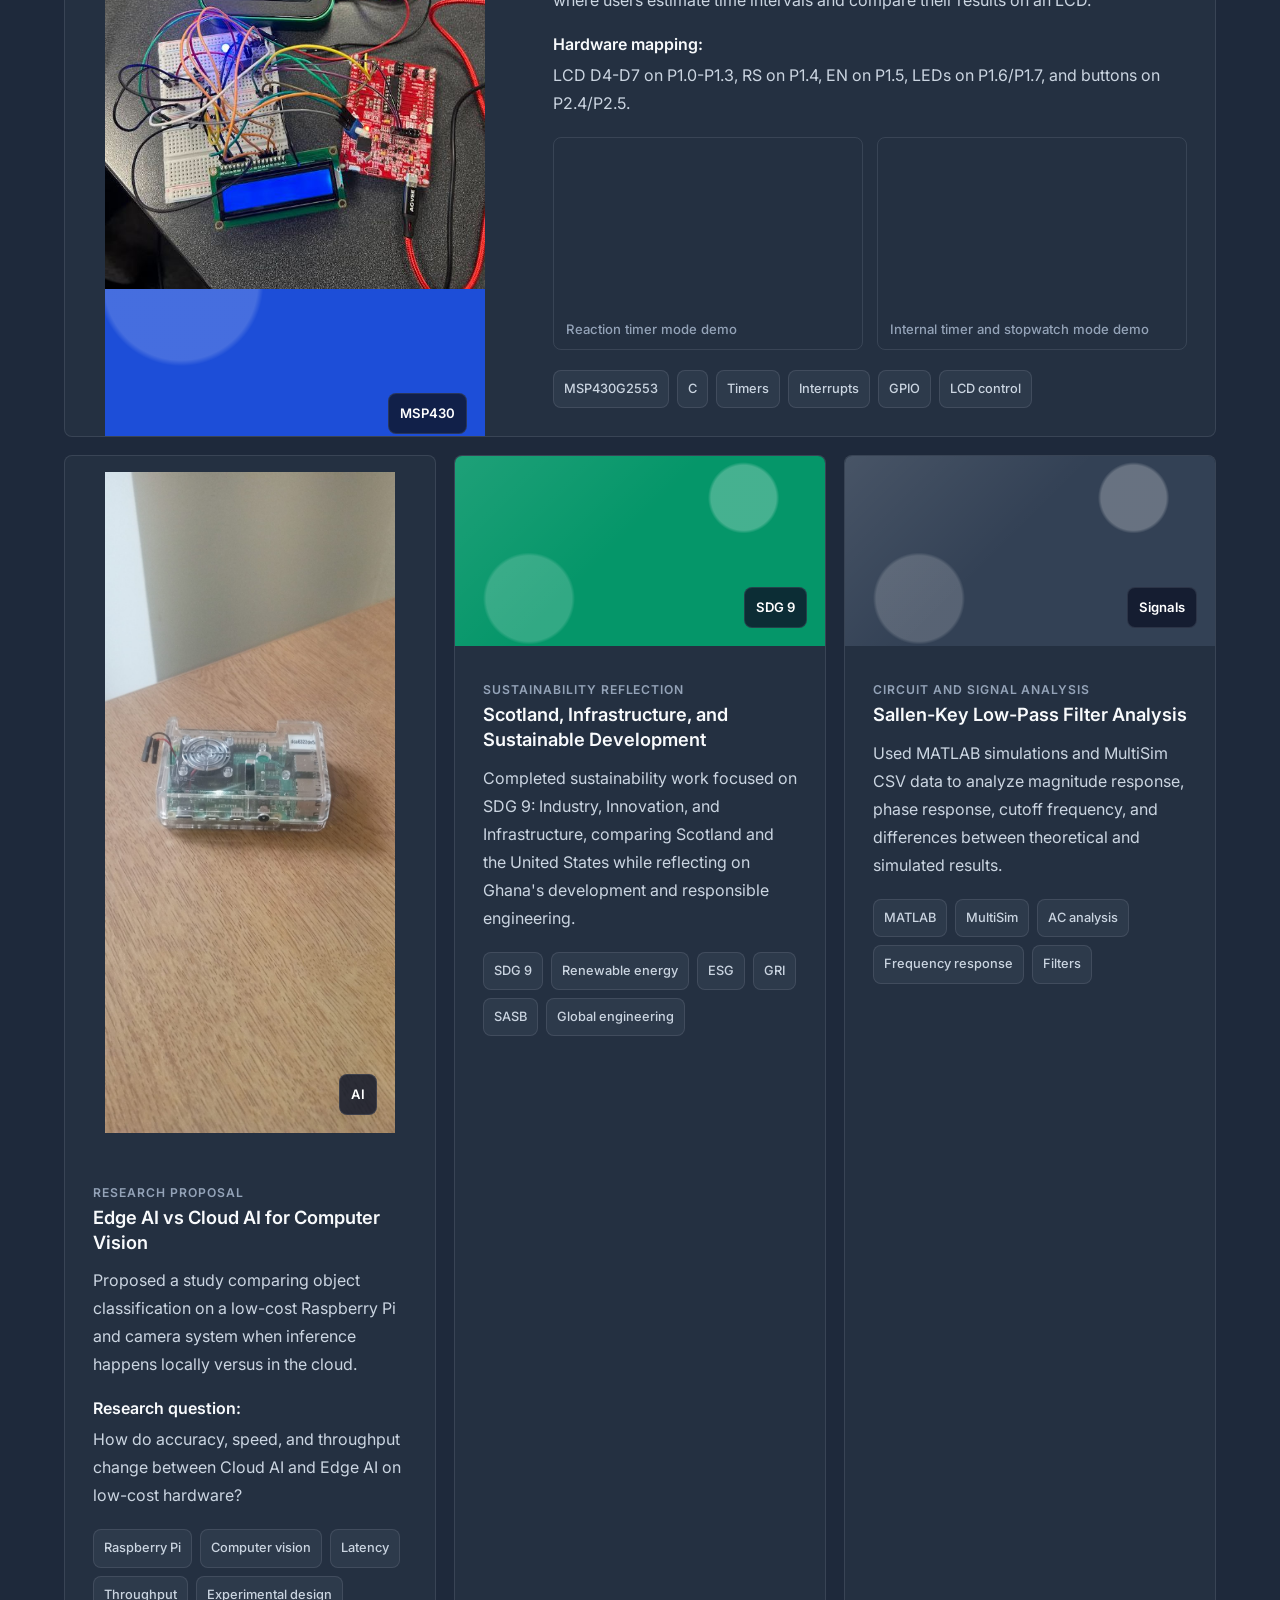
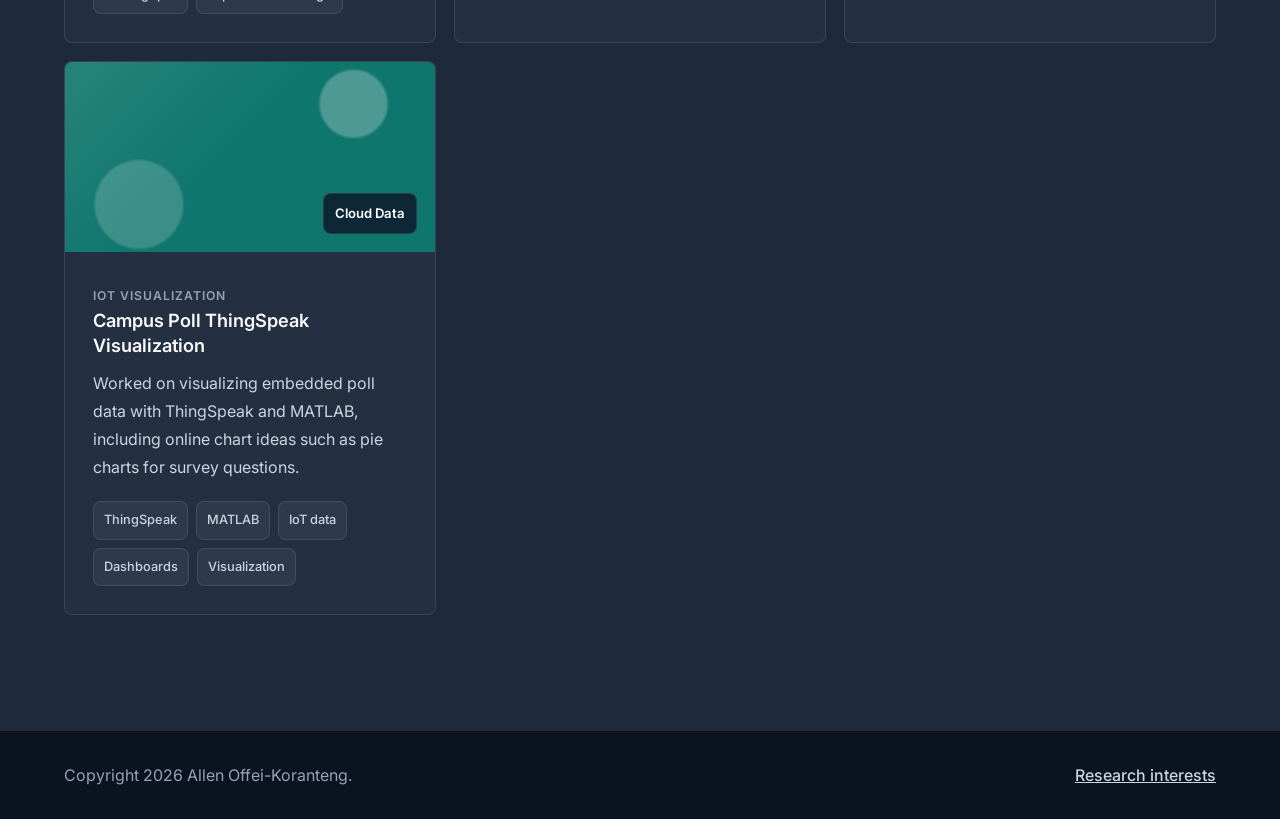
==== commit 0b5dc035: "Add DAMNED and research project media" ====
--- a/projects.html
+++ b/projects.html
@@ -22,9 +22,9 @@
       </section>
       <section class="section muted">
         <div class="project-grid">
-          <article class="project-card featured"><div class="project-image project-one"><span>ESP32-S3</span></div><div class="project-body"><span class="project-type">Embedded systems | IoT</span><h3>DAMNED Board Campus Poll System</h3><p>Built around a course PCB with an ESP32-S3, TFT display, keypad, neopixels, and possible ThingSpeak integration. The device asks campus poll questions, records responses, and can visualize data through the cloud.</p><div class="project-detail"><strong>What I built:</strong><span>Embedded UI with question screens, answer input, progress/status feedback, and physical interaction ideas such as neopixel indicators and a motor arm.</span></div><div class="project-detail"><strong>What I learned:</strong><span>Hardware/software integration, display programming, keypad input, cloud data collection, and debugging physical systems.</span></div><ul class="tag-list"><li>ESP32-S3</li><li>CircuitPython</li><li>TFT display</li><li>TCA8418 keypad</li><li>Neopixels</li><li>ThingSpeak</li></ul></div></article>
-          <article class="project-card featured"><div class="project-image project-two"><span>MSP430</span></div><div class="project-body"><span class="project-type">Low-level embedded C</span><h3>MSP430 Reaction Timer and Internal Timer</h3><p>Designed an LCD-based embedded project with reaction timer and internal timer modes using buttons, LEDs, timer logic, and an MSP430G2553 microcontroller.</p><div class="project-detail"><strong>What I built:</strong><span>A reaction timer with random delay and LED trigger, plus an internal timer mode where users estimate time intervals and compare their results on an LCD.</span></div><div class="project-detail"><strong>Hardware mapping:</strong><span>LCD D4-D7 on P1.0-P1.3, RS on P1.4, EN on P1.5, LEDs on P1.6/P1.7, and buttons on P2.4/P2.5.</span></div><div class="project-media-grid" aria-label="MSP430 project demonstration videos"><figure class="project-video"><iframe src="https://www.youtube.com/embed/cIOZR80ChQo" title="Reaction timer mode demo" allow="accelerometer; autoplay; clipboard-write; encrypted-media; gyroscope; picture-in-picture; web-share" allowfullscreen></iframe><figcaption>Reaction timer mode demo</figcaption></figure><figure class="project-video"><iframe src="https://www.youtube.com/embed/9Whl4CGLABk" title="Internal timer and stopwatch mode demo" allow="accelerometer; autoplay; clipboard-write; encrypted-media; gyroscope; picture-in-picture; web-share" allowfullscreen></iframe><figcaption>Internal timer and stopwatch mode demo</figcaption></figure></div><ul class="tag-list"><li>MSP430G2553</li><li>C</li><li>Timers</li><li>Interrupts</li><li>GPIO</li><li>LCD control</li></ul></div></article>
-          <article class="project-card"><div class="project-image project-three"><span>AI</span></div><div class="project-body"><span class="project-type">Research proposal</span><h3>Edge AI vs Cloud AI for Computer Vision</h3><p>Proposed a study comparing object classification on a low-cost Raspberry Pi and camera system when inference happens locally versus in the cloud.</p><div class="project-detail"><strong>Research question:</strong><span>How do accuracy, speed, and throughput change between Cloud AI and Edge AI on low-cost hardware?</span></div><ul class="tag-list"><li>Raspberry Pi</li><li>Computer vision</li><li>Latency</li><li>Throughput</li><li>Experimental design</li></ul></div></article>
+          <article class="project-card featured"><figure class="project-image project-photo project-one"><img src="[data-uri]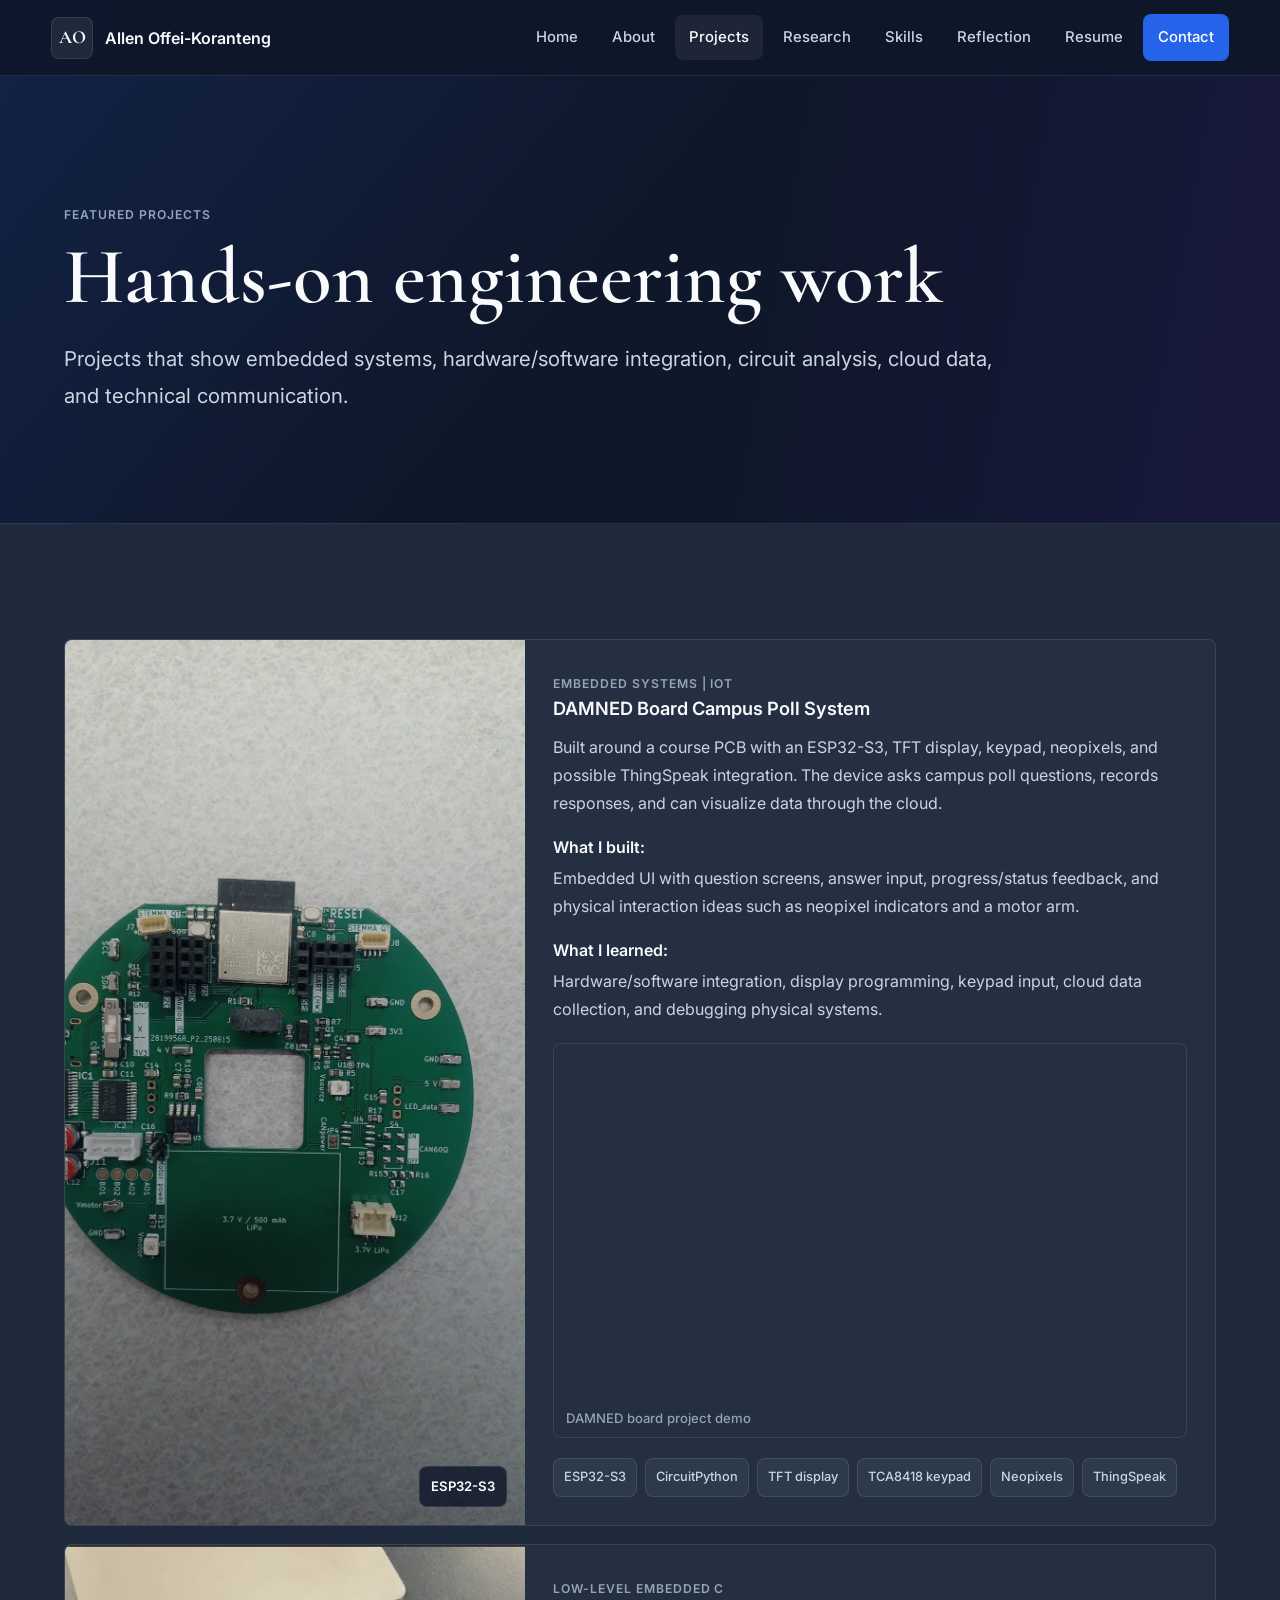
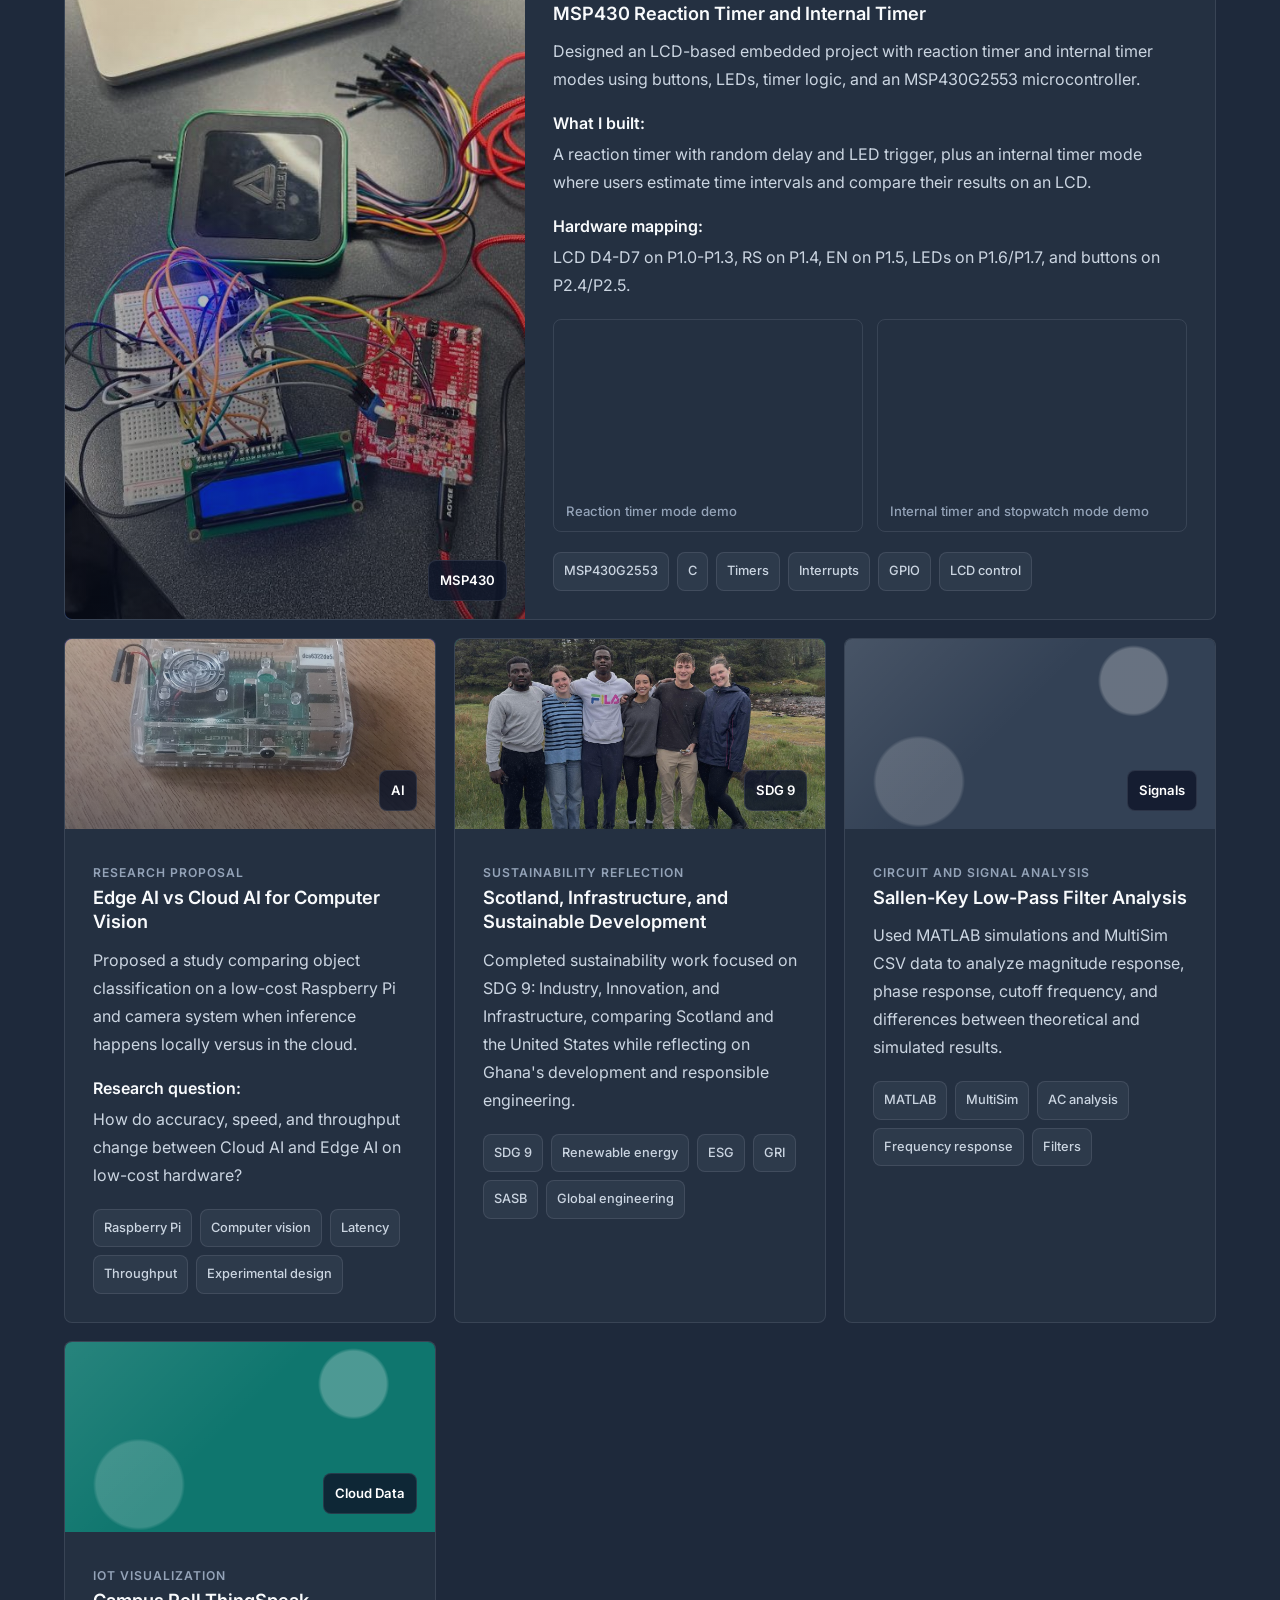
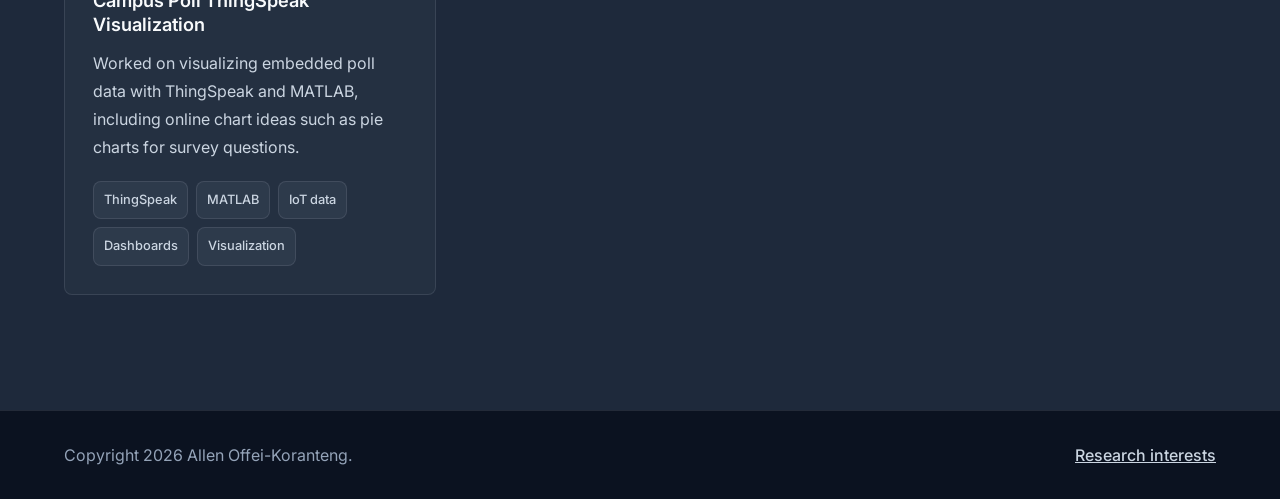
==== commit d7dbf6dd: "Add Scotland image to projects page" ====
--- a/projects.html
+++ b/projects.html
@@ -25,7 +25,7 @@
           <article class="project-card featured"><figure class="project-image project-photo project-one"><img src="[data-uri]